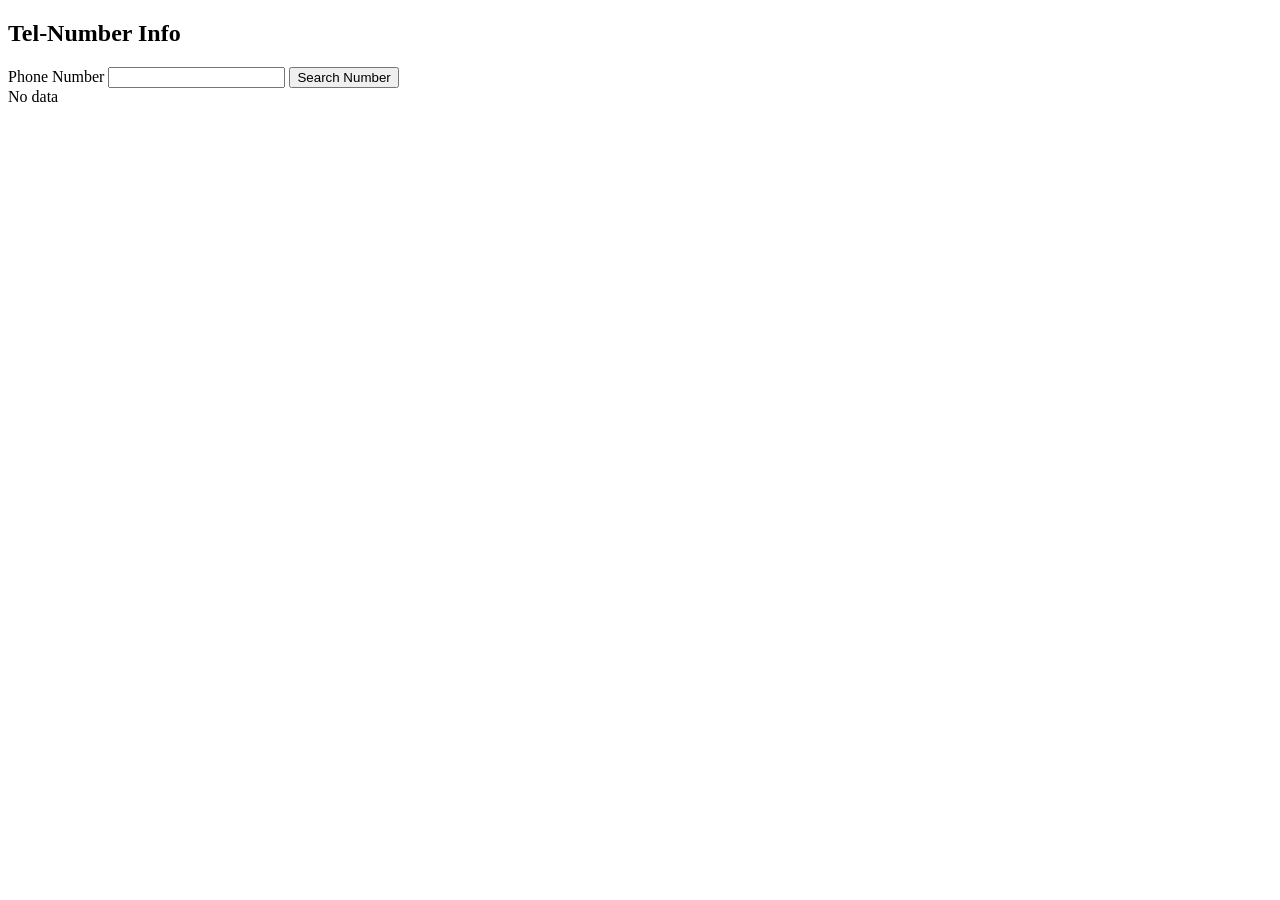
==== index.html @ 37fe1567 "Update fetch URL to use '/api/validate'" ====
<!DOCTYPE html>
<html lang="en">
<head>
    <meta charset="UTF-8">
    <meta name="viewport" content="width=device-width, initial-scale=1.0">
    <link rel="stylesheet" href="./assets/css/style.css">
    <title>Document</title>
</head>
<body>
    <form>
        <h2>Tel-Number Info</h2>
        <label for="number">Phone Number</label>
        <input type="tel" name="number" id="number" required>
        <button type="submit" id="submit">Search Number</button>
    </form>

    <div id="response">No data </div>
</body>

<script>
    const form = document.querySelector('form');
    const responsecontainer = document.getElementById("response");
    const submitBtn = document.getElementById('submit');
    form.addEventListener("submit", async (e) => {
        e.preventDefault();
        const phonenumber = document.getElementById('number').value;
        submitBtn.disabled = true;
        submitBtn.textContent = "Verifying...";
        try {
            const response = await fetch("/api/validate", {
                method: "POST",
                headers: {
                    "Content-Type": "application/json"
                },
                body: JSON.stringify({number: phonenumber})
            })

            const data = await response.json();

            responsecontainer.textContent = data.message ?? "Error fetching data";
        }catch(err){
            responsecontainer.textContent = "network error"
            console.log(err)
        }finally{
            submitBtn.disabled = false;
            submitBtn.textContent = "Search number";
        }
    })
</script>
</html>
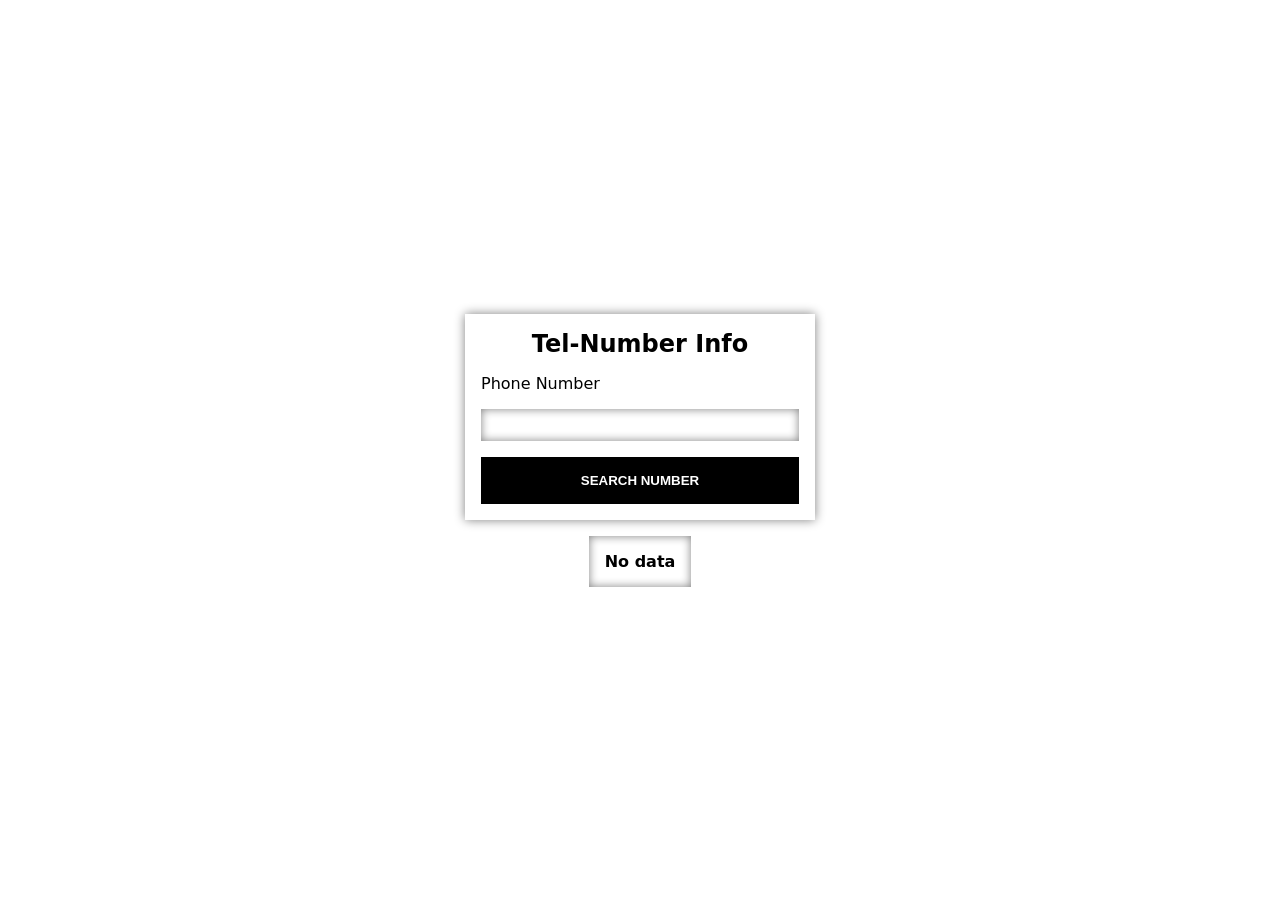
==== commit f6cad499: "updated structure" ====
--- a/index.html
+++ b/index.html
@@ -27,7 +27,7 @@
         submitBtn.disabled = true;
         submitBtn.textContent = "Verifying...";
         try {
-            const response = await fetch("/api/validate", {
+            const response = await fetch("/validate", {
                 method: "POST",
                 headers: {
                     "Content-Type": "application/json"
@@ -47,4 +47,4 @@
         }
     })
 </script>
-</html>
+</html>
--- a/assets/css/style.css
+++ b/assets/css/style.css
@@ -0,0 +1,56 @@
+* {
+    padding: 0;
+    margin: 0;
+    box-sizing: border-box;
+    outline: none;
+    border: none;
+}
+
+body {
+    display: flex;
+    align-items: center;
+    justify-content: center;
+    flex-direction: column;
+    min-height: 100vh;
+    font-family: system-ui, sans-serif;
+    gap: 1rem;
+}
+
+form {
+    display: flex;
+    flex-direction: column;
+    gap: 1rem;
+    box-shadow: 0 0 10px gray;
+    padding: 1rem;
+    width: 350px;
+    max-width: 90vw;
+}
+form h2 {
+    text-align: center;
+}
+
+form input[type = tel]{
+    padding: 1rem;
+    height: 1rem;
+    box-shadow: inset 0 0 10px gray;
+}
+
+form button[type = submit]{
+    background: #000;
+    padding: 1rem;
+    color: #FFF;
+    font-weight: 600;
+    text-transform: uppercase;
+    cursor: pointer;
+}
+
+form button[type = submit]:disabled{
+    background: gray;
+    cursor: not-allowed;
+}
+
+#response {
+    box-shadow: inset 0 0 10px gray;
+    padding: 1rem;
+    font-weight: 600;
+}
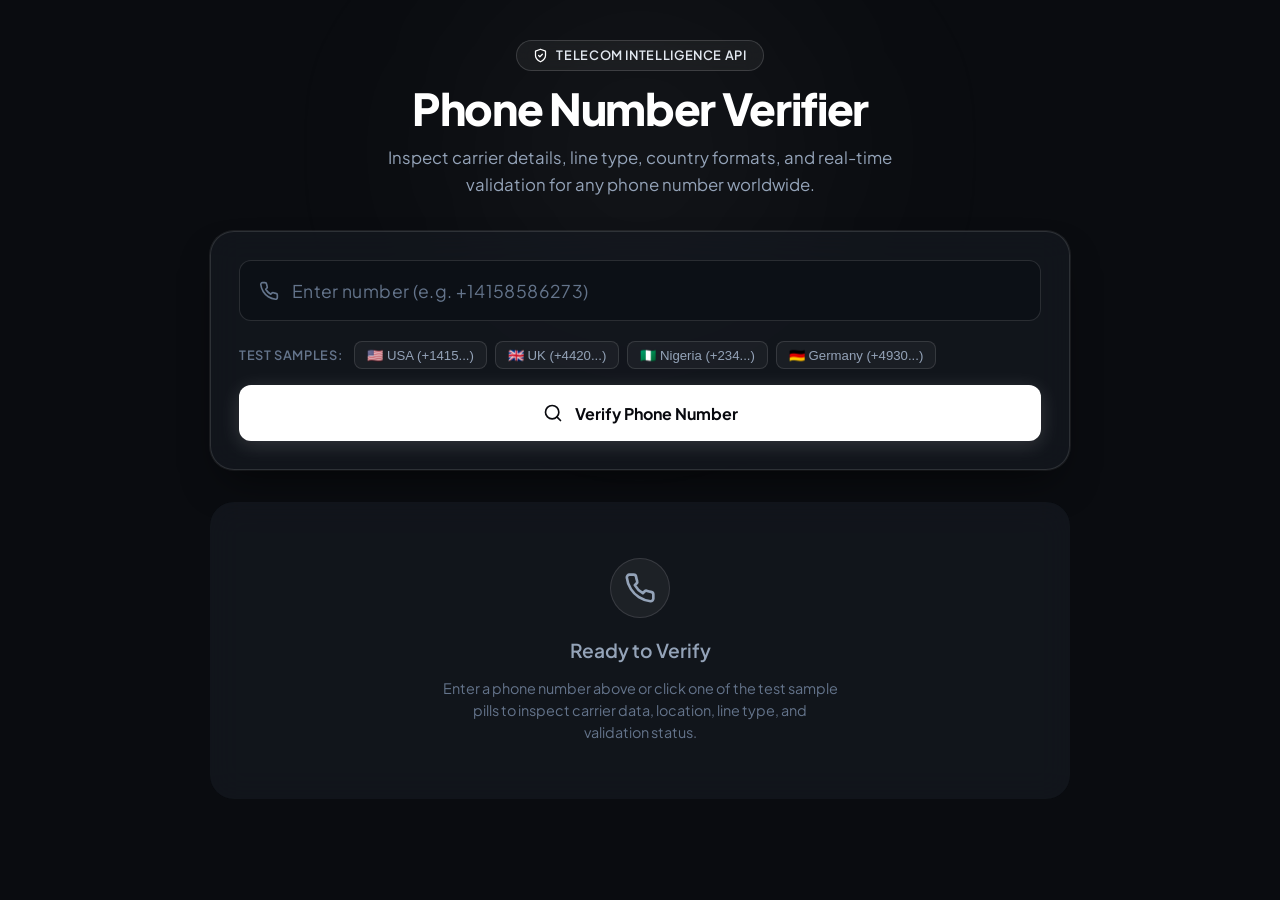
==== commit 91a6e50f: "updated designs" ====
--- a/index.html
+++ b/index.html
@@ -3,48 +3,446 @@
 <head>
     <meta charset="UTF-8">
     <meta name="viewport" content="width=device-width, initial-scale=1.0">
+    <meta name="description" content="Instantly verify phone numbers, check carrier details, line type, country location, and validation status worldwide.">
+    <title>Tel-Number Info | Global Phone Number Verification</title>
+
+    <!-- Google Fonts & Stylesheet -->
+    <link rel="preconnect" href="https://fonts.googleapis.com">
+    <link rel="preconnect" href="https://fonts.gstatic.com" crossorigin>
+    <link href="https://fonts.googleapis.com/css2?family=Plus+Jakarta+Sans:wght@300;400;500;600;700;800&display=swap" rel="stylesheet">
     <link rel="stylesheet" href="./assets/css/style.css">
-    <title>Document</title>
 </head>
 <body>
-    <form>
-        <h2>Tel-Number Info</h2>
-        <label for="number">Phone Number</label>
-        <input type="tel" name="number" id="number" required>
-        <button type="submit" id="submit">Search Number</button>
-    </form>
-
-    <div id="response">No data </div>
+
+    <div class="app-container">
+        <!-- App Header -->
+        <header class="app-header">
+            <div class="brand-badge">
+                <svg xmlns="http://www.w3.org/2000/svg" viewBox="0 0 24 24" fill="none" stroke="currentColor" stroke-width="2" stroke-linecap="round" stroke-linejoin="round">
+                    <path d="M12 22s8-4 8-10V5l-8-3-8 3v7c0 6 8 10 8 10z"/>
+                    <path d="m9 12 2 2 4-4"/>
+                </svg>
+                <span>Telecom Intelligence API</span>
+            </div>
+            <h1 class="app-title">Phone Number Verifier</h1>
+            <p class="app-subtitle">Inspect carrier details, line type, country formats, and real-time validation for any phone number worldwide.</p>
+        </header>
+
+        <!-- Search Input Card -->
+        <section class="search-card">
+            <form id="verifyForm" class="search-form">
+                <div class="input-wrapper">
+                    <svg class="input-icon" xmlns="http://www.w3.org/2000/svg" viewBox="0 0 24 24" fill="none" stroke="currentColor" stroke-width="2" stroke-linecap="round" stroke-linejoin="round">
+                        <path d="M22 16.92v3a2 2 0 0 1-2.18 2 19.79 19.79 0 0 1-8.63-3.07 19.5 19.5 0 0 1-6-6 19.79 19.79 0 0 1-3.07-8.67A2 2 0 0 1 4.11 2h3a2 2 0 0 1 2 1.72 12.84 12.84 0 0 0 .7 2.81 2 2 0 0 1-.45 2.11L8.09 9.91a16 16 0 0 0 6 6l1.27-1.27a2 2 0 0 1 2.11-.45 12.84 12.84 0 0 0 2.81.7A2 2 0 0 1 22 16.92z"/>
+                    </svg>
+                    <input 
+                        type="tel" 
+                        name="number" 
+                        id="number" 
+                        class="phone-input" 
+                        placeholder="Enter number (e.g. +14158586273)" 
+                        required 
+                        autocomplete="off"
+                    >
+                </div>
+
+                <div class="presets-container">
+                    <span class="presets-label">Test Samples:</span>
+                    <button type="button" class="preset-pill" data-number="14158586273">
+                        🇺🇸 USA (+1415...)
+                    </button>
+                    <button type="button" class="preset-pill" data-number="442079460912">
+                        🇬🇧 UK (+4420...)
+                    </button>
+                    <button type="button" class="preset-pill" data-number="2348031234567">
+                        🇳🇬 Nigeria (+234...)
+                    </button>
+                    <button type="button" class="preset-pill" data-number="4930123456">
+                        🇩🇪 Germany (+4930...)
+                    </button>
+                </div>
+
+                <button type="submit" id="submit" class="btn-submit">
+                    <span class="spinner" id="spinner"></span>
+                    <svg id="btnIcon" xmlns="http://www.w3.org/2000/svg" width="20" height="20" viewBox="0 0 24 24" fill="none" stroke="currentColor" stroke-width="2" stroke-linecap="round" stroke-linejoin="round">
+                        <circle cx="11" cy="11" r="8"></circle>
+                        <line x1="21" y1="21" x2="16.65" y2="16.65"></line>
+                    </svg>
+                    <span id="btnText">Verify Phone Number</span>
+                </button>
+            </form>
+
+            <!-- Search History Chips -->
+            <div id="historySection" class="history-section" style="display: none;">
+                <div class="history-header">
+                    <span class="history-title">Recent Searches</span>
+                    <button type="button" id="clearHistoryBtn" class="btn-clear-history">Clear History</button>
+                </div>
+                <div id="historyChips" class="history-chips"></div>
+            </div>
+        </section>
+
+        <!-- Response Container -->
+        <main id="response" class="response-container">
+            <!-- Empty State Initial View -->
+            <div class="empty-state">
+                <div class="empty-icon-wrapper">
+                    <svg xmlns="http://www.w3.org/2000/svg" width="32" height="32" viewBox="0 0 24 24" fill="none" stroke="currentColor" stroke-width="2" stroke-linecap="round" stroke-linejoin="round">
+                        <path d="M22 16.92v3a2 2 0 0 1-2.18 2 19.79 19.79 0 0 1-8.63-3.07 19.5 19.5 0 0 1-6-6 19.79 19.79 0 0 1-3.07-8.67A2 2 0 0 1 4.11 2h3a2 2 0 0 1 2 1.72 12.84 12.84 0 0 0 .7 2.81 2 2 0 0 1-.45 2.11L8.09 9.91a16 16 0 0 0 6 6l1.27-1.27a2 2 0 0 1 2.11-.45 12.84 12.84 0 0 0 2.81.7A2 2 0 0 1 22 16.92z"/>
+                    </svg>
+                </div>
+                <h3>Ready to Verify</h3>
+                <p>Enter a phone number above or click one of the test sample pills to inspect carrier data, location, line type, and validation status.</p>
+            </div>
+        </main>
+    </div>
+
+    <!-- Toast Notification Container -->
+    <div id="toast" class="toast">
+        <svg xmlns="http://www.w3.org/2000/svg" width="18" height="18" viewBox="0 0 24 24" fill="none" stroke="#10b981" stroke-width="2" stroke-linecap="round" stroke-linejoin="round">
+            <polyline points="20 6 9 17 4 12"></polyline>
+        </svg>
+        <span id="toastMsg">Copied to clipboard!</span>
+    </div>
+
+    <!-- Application Script -->
+    <script>
+        document.addEventListener('DOMContentLoaded', () => {
+            const form = document.getElementById('verifyForm');
+            const phoneInput = document.getElementById('number');
+            const responseContainer = document.getElementById('response');
+            const submitBtn = document.getElementById('submit');
+            const btnText = document.getElementById('btnText');
+            const btnIcon = document.getElementById('btnIcon');
+            const spinner = document.getElementById('spinner');
+            const presetPills = document.querySelectorAll('.preset-pill');
+            const historySection = document.getElementById('historySection');
+            const historyChips = document.getElementById('historyChips');
+            const clearHistoryBtn = document.getElementById('clearHistoryBtn');
+            const toast = document.getElementById('toast');
+            const toastMsg = document.getElementById('toastMsg');
+
+            // Load initial history
+            renderHistory();
+
+            // Handle Preset Pill Clicks
+            presetPills.forEach(pill => {
+                pill.addEventListener('click', () => {
+                    const num = pill.getAttribute('data-number');
+                    phoneInput.value = num;
+                    phoneInput.focus();
+                    triggerVerification(num);
+                });
+            });
+
+            // Form Submit Event
+            form.addEventListener('submit', async (e) => {
+                e.preventDefault();
+                const rawNumber = phoneInput.value.trim();
+                if (!rawNumber) return;
+                triggerVerification(rawNumber);
+            });
+
+            // Trigger Verification Request
+            async function triggerVerification(phonenumber) {
+                setLoadingState(true);
+                renderSkeleton();
+
+                try {
+                    const response = await fetch('/validate', {
+                        method: 'POST',
+                        headers: {
+                            'Content-Type': 'application/json'
+                        },
+                        body: JSON.stringify({ number: phonenumber })
+                    });
+
+                    if (!response.ok) {
+                        throw new Error(`Server returned status ${response.status}`);
+                    }
+
+                    const resData = await response.json();
+                    
+                    if (!resData.data) {
+                        throw new Error(resData.message || 'No verification data returned');
+                    }
+
+                    // Save to local history
+                    saveToHistory(phonenumber);
+                    renderHistory();
+
+                    // Render Results Dashboard
+                    renderResults(resData.data, resData);
+
+                } catch (err) {
+                    console.error('Verification error:', err);
+                    renderError(err.message || 'Failed to fetch verification details. Please try again.');
+                } finally {
+                    setLoadingState(false);
+                }
+            }
+
+            // Set Loading UI state
+            function setLoadingState(isLoading) {
+                submitBtn.disabled = isLoading;
+                if (isLoading) {
+                    spinner.style.display = 'inline-block';
+                    btnIcon.style.display = 'none';
+                    btnText.textContent = 'Verifying...';
+                } else {
+                    spinner.style.display = 'none';
+                    btnIcon.style.display = 'inline-block';
+                    btnText.textContent = 'Verify Phone Number';
+                }
+            }
+
+            // Render Skeleton Loader
+            function renderSkeleton() {
+                responseContainer.innerHTML = `
+                    <div class="loading-skeleton">
+                        <div class="skeleton-bar" style="width: 40%; height: 28px;"></div>
+                        <div class="skeleton-bar" style="width: 70%; height: 40px;"></div>
+                        <div class="specs-grid" style="margin-top: 1rem;">
+                            <div class="skeleton-bar" style="height: 120px;"></div>
+                            <div class="skeleton-bar" style="height: 120px;"></div>
+                            <div class="skeleton-bar" style="height: 120px;"></div>
+                        </div>
+                    </div>
+                `;
+            }
+
+            // Render Results View
+            function renderResults(data, fullResponse) {
+                const {
+                    carrier,
+                    country_code,
+                    country_name,
+                    country_prefix,
+                    international_format,
+                    line_type,
+                    local_format,
+                    location,
+                    number,
+                    valid
+                } = data;
+
+                const isValidBool = valid === true || valid === "true";
+                const statusBadge = isValidBool 
+                    ? `<div class="status-pill valid"><span class="status-dot"></span>Valid Number</div>`
+                    : `<div class="status-pill invalid"><span class="status-dot"></span>Invalid Number</div>`;
+
+                const formattedDisplayNum = international_format || number || local_format || 'N/A';
+                const carrierText = carrier || 'Unknown / Unassigned';
+                const lineTypeText = line_type ? line_type.toUpperCase() : 'UNKNOWN';
+                const countryText = country_name ? `${country_name} (${country_code || ''})` : 'Unknown Country';
+                const locationText = location || 'Not Specified';
+
+                responseContainer.innerHTML = `
+                    <div class="results-wrapper">
+                        <!-- Hero Card -->
+                        <div class="result-hero-card">
+                            <div class="hero-phone-group">
+                                ${statusBadge}
+                                <div class="hero-number">${escapeHtml(formattedDisplayNum)}</div>
+                                <div class="hero-location-subtitle">
+                                    <svg xmlns="http://www.w3.org/2000/svg" width="16" height="16" viewBox="0 0 24 24" fill="none" stroke="currentColor" stroke-width="2" stroke-linecap="round" stroke-linejoin="round"><path d="M20 10c0 6-8 12-8 12s-8-6-8-12a8 8 0 0 1 16 0z"/><circle cx="12" cy="10" r="3"/></svg>
+                                    <span>${escapeHtml(countryText)}</span>
+                                </div>
+                            </div>
+                            <div class="hero-actions">
+                                <button type="button" class="btn-action" id="copyNumBtn">
+                                    <svg xmlns="http://www.w3.org/2000/svg" viewBox="0 0 24 24" fill="none" stroke="currentColor" stroke-width="2" stroke-linecap="round" stroke-linejoin="round"><rect x="9" y="9" width="13" height="13" rx="2" ry="2"/><path d="M5 15H4a2 2 0 0 1-2-2V4a2 2 0 0 1 2-2h9a2 2 0 0 1 2 2v1"/></svg>
+                                    <span>Copy Number</span>
+                                </button>
+                            </div>
+                        </div>
+
+                        <!-- Specifications Grid -->
+                        <div class="specs-grid">
+                            <!-- Card 1: Network & Carrier -->
+                            <div class="spec-card">
+                                <div class="card-header">
+                                    <div class="card-icon">
+                                        <svg xmlns="http://www.w3.org/2000/svg" viewBox="0 0 24 24" fill="none" stroke="currentColor" stroke-width="2" stroke-linecap="round" stroke-linejoin="round"><rect x="2" y="2" width="20" height="8" rx="2" ry="2"/><rect x="2" y="14" width="20" height="8" rx="2" ry="2"/><line x1="6" y1="6" x2="6.01" y2="6"/><line x1="6" y1="18" x2="6.01" y2="18"/></svg>
+                                    </div>
+                                    <div class="card-title">Network Carrier</div>
+                                </div>
+                                <div class="data-list">
+                                    <div class="data-row">
+                                        <span class="data-label">Carrier Name</span>
+                                        <span class="data-value">${escapeHtml(carrierText)}</span>
+                                    </div>
+                                    <div class="data-row">
+                                        <span class="data-label">Line Type</span>
+                                        <span class="badge-tag">${escapeHtml(lineTypeText)}</span>
+                                    </div>
+                                </div>
+                            </div>
+
+                            <!-- Card 2: Geography & Region -->
+                            <div class="spec-card">
+                                <div class="card-header">
+                                    <div class="card-icon">
+                                        <svg xmlns="http://www.w3.org/2000/svg" viewBox="0 0 24 24" fill="none" stroke="currentColor" stroke-width="2" stroke-linecap="round" stroke-linejoin="round"><circle cx="12" cy="12" r="10"/><line x1="2" y1="12" x2="22" y2="12"/><path d="M12 2a15.3 15.3 0 0 1 4 10 15.3 15.3 0 0 1-4 10 15.3 15.3 0 0 1-4-10 15.3 15.3 0 0 1 4-10z"/></svg>
+                                    </div>
+                                    <div class="card-title">Geography</div>
+                                </div>
+                                <div class="data-list">
+                                    <div class="data-row">
+                                        <span class="data-label">Country</span>
+                                        <span class="data-value">${escapeHtml(country_name || 'N/A')}</span>
+                                    </div>
+                                    <div class="data-row">
+                                        <span class="data-label">Country Code / Prefix</span>
+                                        <span class="data-value">${escapeHtml(country_code || 'N/A')} (${escapeHtml(country_prefix || 'N/A')})</span>
+                                    </div>
+                                    <div class="data-row">
+                                        <span class="data-label">Location / City</span>
+                                        <span class="data-value">${escapeHtml(locationText)}</span>
+                                    </div>
+                                </div>
+                            </div>
+
+                            <!-- Card 3: Formats & Standard -->
+                            <div class="spec-card">
+                                <div class="card-header">
+                                    <div class="card-icon">
+                                        <svg xmlns="http://www.w3.org/2000/svg" viewBox="0 0 24 24" fill="none" stroke="currentColor" stroke-width="2" stroke-linecap="round" stroke-linejoin="round"><line x1="4" y1="9" x2="20" y2="9"/><line x1="4" y1="15" x2="20" y2="15"/><line x1="10" y1="3" x2="8" y2="21"/><line x1="16" y1="3" x2="14" y2="21"/></svg>
+                                    </div>
+                                    <div class="card-title">Formatting</div>
+                                </div>
+                                <div class="data-list">
+                                    <div class="data-row">
+                                        <span class="data-label">International Format</span>
+                                        <span class="data-value">${escapeHtml(international_format || 'N/A')}</span>
+                                    </div>
+                                    <div class="data-row">
+                                        <span class="data-label">Local Format</span>
+                                        <span class="data-value">${escapeHtml(local_format || 'N/A')}</span>
+                                    </div>
+                                    <div class="data-row">
+                                        <span class="data-label">Raw Query</span>
+                                        <span class="data-value">${escapeHtml(number || 'N/A')}</span>
+                                    </div>
+                                </div>
+                            </div>
+                        </div>
+
+                        <!-- Raw JSON Expandable Card -->
+                        <div class="raw-json-card" id="jsonCard">
+                            <div class="raw-json-header" id="jsonHeader">
+                                <span>View Raw JSON Payload</span>
+                                <svg class="arrow-icon" xmlns="http://www.w3.org/2000/svg" viewBox="0 0 24 24" fill="none" stroke="currentColor" stroke-width="2" stroke-linecap="round" stroke-linejoin="round"><polyline points="6 9 12 15 18 9"/></svg>
+                            </div>
+                            <pre class="raw-json-content"><code>${escapeHtml(JSON.stringify(fullResponse, null, 2))}</code></pre>
+                        </div>
+                    </div>
+                `;
+
+                // Add Copy Event Handler
+                document.getElementById('copyNumBtn')?.addEventListener('click', () => {
+                    copyToClipboard(formattedDisplayNum, 'Phone number copied!');
+                });
+
+                // Toggle JSON Card
+                document.getElementById('jsonHeader')?.addEventListener('click', () => {
+                    document.getElementById('jsonCard')?.classList.toggle('open');
+                });
+            }
+
+            // Render Error Card
+            function renderError(message) {
+                responseContainer.innerHTML = `
+                    <div class="error-card">
+                        <svg class="error-icon" xmlns="http://www.w3.org/2000/svg" viewBox="0 0 24 24" fill="none" stroke="currentColor" stroke-width="2" stroke-linecap="round" stroke-linejoin="round">
+                            <circle cx="12" cy="12" r="10"></circle>
+                            <line x1="12" y1="8" x2="12" y2="12"></line>
+                            <line x1="12" y1="16" x2="12.01" y2="16"></line>
+                        </svg>
+                        <div>
+                            <strong style="display: block; font-size: 1rem; margin-bottom: 0.25rem;">Verification Failed</strong>
+                            <span>${escapeHtml(message)}</span>
+                        </div>
+                    </div>
+                `;
+            }
+
+            // Helper: Copy to Clipboard
+            function copyToClipboard(text, message = 'Copied to clipboard!') {
+                navigator.clipboard.writeText(text).then(() => {
+                    showToast(message);
+                }).catch(err => {
+                    console.error('Failed to copy text: ', err);
+                });
+            }
+
+            // Helper: Show Toast
+            function showToast(msg) {
+                toastMsg.textContent = msg;
+                toast.classList.add('show');
+                setTimeout(() => {
+                    toast.classList.remove('show');
+                }, 2600);
+            }
+
+            // Helper: Escape HTML
+            function escapeHtml(str) {
+                if (str === null || str === undefined) return '';
+                return String(str)
+                    .replace(/&/g, "&amp;")
+                    .replace(/</g, "&lt;")
+                    .replace(/>/g, "&gt;")
+                    .replace(/"/g, "&quot;")
+                    .replace(/'/g, "&#039;");
+            }
+
+            // History Storage Functions
+            function getHistory() {
+                try {
+                    return JSON.parse(localStorage.getItem('num_verify_history')) || [];
+                } catch {
+                    return [];
+                }
+            }
+
+            function saveToHistory(num) {
+                let history = getHistory();
+                history = history.filter(item => item !== num);
+                history.unshift(num);
+                if (history.length > 6) history.pop();
+                localStorage.setItem('num_verify_history', JSON.stringify(history));
+            }
+
+            function renderHistory() {
+                const history = getHistory();
+                if (history.length === 0) {
+                    historySection.style.display = 'none';
+                    return;
+                }
+
+                historySection.style.display = 'flex';
+                historyChips.innerHTML = history.map(item => `
+                    <button type="button" class="history-chip" data-num="${escapeHtml(item)}">
+                        <svg xmlns="http://www.w3.org/2000/svg" width="12" height="12" viewBox="0 0 24 24" fill="none" stroke="currentColor" stroke-width="2" stroke-linecap="round" stroke-linejoin="round"><circle cx="12" cy="12" r="10"/><polyline points="12 6 12 12 16 14"/></svg>
+                        <span>${escapeHtml(item)}</span>
+                    </button>
+                `).join('');
+
+                // Attach click handlers
+                historyChips.querySelectorAll('.history-chip').forEach(chip => {
+                    chip.addEventListener('click', () => {
+                        const num = chip.getAttribute('data-num');
+                        phoneInput.value = num;
+                        triggerVerification(num);
+                    });
+                });
+            }
+
+            clearHistoryBtn?.addEventListener('click', () => {
+                localStorage.removeItem('num_verify_history');
+                renderHistory();
+            });
+        });
+    </script>
 </body>
-
-<script>
-    const form = document.querySelector('form');
-    const responsecontainer = document.getElementById("response");
-    const submitBtn = document.getElementById('submit');
-    form.addEventListener("submit", async (e) => {
-        e.preventDefault();
-        const phonenumber = document.getElementById('number').value;
-        submitBtn.disabled = true;
-        submitBtn.textContent = "Verifying...";
-        try {
-            const response = await fetch("/validate", {
-                method: "POST",
-                headers: {
-                    "Content-Type": "application/json"
-                },
-                body: JSON.stringify({number: phonenumber})
-            })
-
-            const data = await response.json();
-
-            responsecontainer.textContent = data.message ?? "Error fetching data";
-        }catch(err){
-            responsecontainer.textContent = "network error"
-            console.log(err)
-        }finally{
-            submitBtn.disabled = false;
-            submitBtn.textContent = "Search number";
-        }
-    })
-</script>
-</html>+</html>
--- a/assets/css/style.css
+++ b/assets/css/style.css
@@ -1,56 +1,803 @@
-* {
-    padding: 0;
-    margin: 0;
-    box-sizing: border-box;
-    outline: none;
-    border: none;
+/* ==========================================================================
+   Tel-Number Info - Crisp Monochrome & White Design System
+   ========================================================================== */
+
+@import url('https://fonts.googleapis.com/css2?family=Plus+Jakarta+Sans:wght@300;400;500;600;700;800&display=swap');
+
+:root {
+  --font-family: 'Plus Jakarta Sans', -apple-system, BlinkMacSystemFont, 'Segoe UI', Roboto, sans-serif;
+  
+  /* Neutral Monochrome Palette */
+  --bg-dark: #0a0c10;
+  --bg-darker: #050608;
+  --bg-card: rgba(22, 27, 34, 0.65);
+  --bg-card-hover: rgba(33, 38, 45, 0.75);
+  --bg-input: rgba(13, 17, 23, 0.9);
+  
+  /* Clean White & Silver Accents */
+  --accent-white: #ffffff;
+  --accent-silver: #e2e8f0;
+  --accent-gradient: linear-gradient(135deg, #ffffff 0%, #cbd5e1 100%);
+  --accent-glow: rgba(255, 255, 255, 0.12);
+  
+  /* Status Colors */
+  --success-color: #10b981;
+  --success-bg: rgba(16, 185, 129, 0.12);
+  --success-border: rgba(16, 185, 129, 0.3);
+  --success-glow: rgba(16, 185, 129, 0.2);
+  
+  --danger-color: #f43f5e;
+  --danger-bg: rgba(244, 63, 94, 0.12);
+  --danger-border: rgba(244, 63, 94, 0.3);
+  
+  /* Glass Borders */
+  --border-glass: rgba(255, 255, 255, 0.12);
+  --border-glass-bright: rgba(255, 255, 255, 0.25);
+  
+  /* Text System */
+  --text-primary: #f8fafc;
+  --text-secondary: #94a3b8;
+  --text-muted: #64748b;
+  
+  --radius-sm: 8px;
+  --radius-md: 12px;
+  --radius-lg: 18px;
+  --radius-xl: 24px;
+  
+  --transition-fast: 0.2s ease;
+  --transition-normal: 0.3s cubic-bezier(0.4, 0, 0.2, 1);
+  --shadow-glass: 0 20px 40px -15px rgba(0, 0, 0, 0.6), 0 0 0 1px rgba(255, 255, 255, 0.08);
+}
+
+/* Reset & Base Setup */
+*, *::before, *::after {
+  margin: 0;
+  padding: 0;
+  box-sizing: border-box;
+}
+
+html {
+  font-size: 16px;
+  scroll-behavior: smooth;
 }
 
 body {
-    display: flex;
-    align-items: center;
+  font-family: var(--font-family);
+  background-color: var(--bg-dark);
+  color: var(--text-primary);
+  min-height: 100vh;
+  display: flex;
+  flex-direction: column;
+  align-items: center;
+  justify-content: flex-start;
+  padding: 2.5rem 1rem 4rem;
+  overflow-x: hidden;
+  position: relative;
+}
+
+/* Ambient Subtle Lighting */
+body::before {
+  content: '';
+  position: absolute;
+  top: -150px;
+  left: 50%;
+  transform: translateX(-50%);
+  width: 600px;
+  height: 600px;
+  background: radial-gradient(circle, rgba(255, 255, 255, 0.05) 0%, rgba(255, 255, 255, 0.02) 40%, transparent 70%);
+  filter: blur(80px);
+  pointer-events: none;
+  z-index: 0;
+}
+
+/* Main Container */
+.app-container {
+  width: 100%;
+  max-width: 860px;
+  margin: 0 auto;
+  position: relative;
+  z-index: 1;
+  display: flex;
+  flex-direction: column;
+  gap: 2rem;
+}
+
+/* Header Section */
+.app-header {
+  text-align: center;
+  display: flex;
+  flex-direction: column;
+  align-items: center;
+  gap: 0.75rem;
+}
+
+.brand-badge {
+  display: inline-flex;
+  align-items: center;
+  gap: 0.5rem;
+  padding: 0.4rem 1rem;
+  background: rgba(255, 255, 255, 0.05);
+  border: 1px solid rgba(255, 255, 255, 0.15);
+  border-radius: 9999px;
+  font-size: 0.8rem;
+  font-weight: 600;
+  color: var(--accent-silver);
+  letter-spacing: 0.05em;
+  text-transform: uppercase;
+  backdrop-filter: blur(8px);
+}
+
+.brand-badge svg {
+  width: 15px;
+  height: 15px;
+  stroke: var(--accent-white);
+}
+
+.app-title {
+  font-size: 2.75rem;
+  font-weight: 800;
+  letter-spacing: -0.03em;
+  line-height: 1.15;
+  color: var(--accent-white);
+}
+
+.app-subtitle {
+  color: var(--text-secondary);
+  font-size: 1.05rem;
+  max-width: 540px;
+  line-height: 1.6;
+}
+
+/* Search Card */
+.search-card {
+  background: var(--bg-card);
+  border: 1px solid var(--border-glass);
+  border-radius: var(--radius-xl);
+  padding: 1.75rem;
+  backdrop-filter: blur(16px);
+  box-shadow: var(--shadow-glass);
+  display: flex;
+  flex-direction: column;
+  gap: 1.25rem;
+  transition: border-color var(--transition-normal);
+}
+
+.search-card:focus-within {
+  border-color: var(--border-glass-bright);
+}
+
+.search-form {
+  display: flex;
+  flex-direction: column;
+  gap: 1rem;
+}
+
+.input-wrapper {
+  position: relative;
+  display: flex;
+  align-items: center;
+  width: 100%;
+}
+
+.input-icon {
+  position: absolute;
+  left: 1.25rem;
+  color: var(--text-muted);
+  width: 20px;
+  height: 20px;
+  pointer-events: none;
+  transition: color var(--transition-fast);
+}
+
+.phone-input {
+  width: 100%;
+  padding: 1.15rem 1.25rem 1.15rem 3.25rem;
+  background: var(--bg-input);
+  border: 1px solid var(--border-glass);
+  border-radius: var(--radius-md);
+  color: var(--text-primary);
+  font-family: var(--font-family);
+  font-size: 1.1rem;
+  font-weight: 500;
+  outline: none;
+  transition: all var(--transition-normal);
+  letter-spacing: 0.02em;
+}
+
+.phone-input::placeholder {
+  color: var(--text-muted);
+  font-weight: 400;
+}
+
+.phone-input:focus {
+  border-color: var(--accent-white);
+  box-shadow: 0 0 0 3px var(--accent-glow);
+  background: rgba(18, 24, 38, 0.95);
+}
+
+.input-wrapper:focus-within .input-icon {
+  color: var(--accent-white);
+}
+
+/* Submit Button - Crisp White High Contrast */
+.btn-submit {
+  width: 100%;
+  padding: 1.1rem 1.75rem;
+  background: var(--accent-white);
+  border: none;
+  border-radius: var(--radius-md);
+  color: #090a0f;
+  font-family: var(--font-family);
+  font-size: 1rem;
+  font-weight: 700;
+  cursor: pointer;
+  display: flex;
+  align-items: center;
+  justify-content: center;
+  gap: 0.75rem;
+  box-shadow: 0 4px 20px rgba(255, 255, 255, 0.15);
+  transition: all var(--transition-normal);
+}
+
+.btn-submit:hover:not(:disabled) {
+  transform: translateY(-2px);
+  background: #f1f5f9;
+  box-shadow: 0 6px 24px rgba(255, 255, 255, 0.25);
+}
+
+.btn-submit:active:not(:disabled) {
+  transform: translateY(0);
+}
+
+.btn-submit:disabled {
+  opacity: 0.5;
+  cursor: not-allowed;
+  transform: none;
+  box-shadow: none;
+}
+
+/* Preset Pills */
+.presets-container {
+  display: flex;
+  align-items: center;
+  gap: 0.5rem;
+  flex-wrap: wrap;
+  padding-top: 0.25rem;
+}
+
+.presets-label {
+  font-size: 0.8rem;
+  font-weight: 600;
+  color: var(--text-muted);
+  text-transform: uppercase;
+  letter-spacing: 0.05em;
+  margin-right: 0.25rem;
+}
+
+.preset-pill {
+  background: rgba(255, 255, 255, 0.04);
+  border: 1px solid var(--border-glass);
+  border-radius: var(--radius-sm);
+  padding: 0.35rem 0.75rem;
+  font-size: 0.825rem;
+  font-weight: 500;
+  color: var(--text-secondary);
+  cursor: pointer;
+  transition: all var(--transition-fast);
+  display: inline-flex;
+  align-items: center;
+  gap: 0.35rem;
+}
+
+.preset-pill:hover {
+  background: rgba(255, 255, 255, 0.1);
+  border-color: rgba(255, 255, 255, 0.3);
+  color: var(--accent-white);
+  transform: translateY(-1px);
+}
+
+/* Spinner Icon */
+.spinner {
+  width: 20px;
+  height: 20px;
+  border: 2px solid rgba(9, 10, 15, 0.2);
+  border-radius: 50%;
+  border-top-color: #090a0f;
+  animation: spin 0.8s linear infinite;
+  display: none;
+}
+
+@keyframes spin {
+  to { transform: rotate(360deg); }
+}
+
+/* Response Section */
+.response-container {
+  width: 100%;
+  display: flex;
+  flex-direction: column;
+  gap: 1.5rem;
+  min-height: 220px;
+}
+
+/* Empty State */
+.empty-state {
+  background: var(--bg-card);
+  border: 1px border-dashed var(--border-glass);
+  border-radius: var(--radius-xl);
+  padding: 3.5rem 2rem;
+  text-align: center;
+  display: flex;
+  flex-direction: column;
+  align-items: center;
+  justify-content: center;
+  gap: 1rem;
+  color: var(--text-muted);
+  backdrop-filter: blur(16px);
+}
+
+.empty-icon-wrapper {
+  width: 60px;
+  height: 60px;
+  border-radius: 50%;
+  background: rgba(255, 255, 255, 0.05);
+  border: 1px solid var(--border-glass);
+  display: flex;
+  align-items: center;
+  justify-content: center;
+  color: var(--text-secondary);
+  margin-bottom: 0.25rem;
+}
+
+.empty-state h3 {
+  font-size: 1.2rem;
+  font-weight: 600;
+  color: var(--text-secondary);
+}
+
+.empty-state p {
+  font-size: 0.9rem;
+  max-width: 400px;
+  line-height: 1.5;
+}
+
+/* Loading Skeleton */
+.loading-skeleton {
+  background: var(--bg-card);
+  border: 1px solid var(--border-glass);
+  border-radius: var(--radius-xl);
+  padding: 2rem;
+  display: flex;
+  flex-direction: column;
+  gap: 1.5rem;
+  backdrop-filter: blur(16px);
+}
+
+.skeleton-bar {
+  height: 20px;
+  background: linear-gradient(90deg, rgba(255,255,255,0.02) 25%, rgba(255,255,255,0.07) 50%, rgba(255,255,255,0.02) 75%);
+  background-size: 200% 100%;
+  animation: shimmer 1.5s infinite;
+  border-radius: var(--radius-sm);
+}
+
+@keyframes shimmer {
+  0% { background-position: 200% 0; }
+  100% { background-position: -200% 0; }
+}
+
+/* Results Display Cards */
+.results-wrapper {
+  display: flex;
+  flex-direction: column;
+  gap: 1.5rem;
+  animation: fadeIn 0.4s ease-out;
+}
+
+@keyframes fadeIn {
+  from { opacity: 0; transform: translateY(10px); }
+  to { opacity: 1; transform: translateY(0); }
+}
+
+/* Hero Result Header Card */
+.result-hero-card {
+  background: var(--bg-card);
+  border: 1px solid var(--border-glass-bright);
+  border-radius: var(--radius-xl);
+  padding: 1.75rem 2rem;
+  backdrop-filter: blur(16px);
+  box-shadow: var(--shadow-glass);
+  display: flex;
+  flex-direction: row;
+  align-items: center;
+  justify-content: space-between;
+  gap: 1.5rem;
+  flex-wrap: wrap;
+}
+
+.hero-phone-group {
+  display: flex;
+  flex-direction: column;
+  gap: 0.35rem;
+}
+
+.status-pill {
+  display: inline-flex;
+  align-items: center;
+  gap: 0.4rem;
+  padding: 0.35rem 0.85rem;
+  border-radius: 9999px;
+  font-size: 0.8rem;
+  font-weight: 700;
+  letter-spacing: 0.04em;
+  text-transform: uppercase;
+  width: fit-content;
+}
+
+.status-pill.valid {
+  background: var(--success-bg);
+  color: var(--success-color);
+  border: 1px solid var(--success-border);
+  box-shadow: 0 0 15px var(--success-glow);
+}
+
+.status-pill.invalid {
+  background: var(--danger-bg);
+  color: var(--danger-color);
+  border: 1px solid var(--danger-border);
+}
+
+.status-dot {
+  width: 8px;
+  height: 8px;
+  border-radius: 50%;
+  background-color: currentColor;
+}
+
+.status-pill.valid .status-dot {
+  animation: pulse-dot 1.8s infinite;
+}
+
+@keyframes pulse-dot {
+  0% { opacity: 1; transform: scale(1); }
+  50% { opacity: 0.4; transform: scale(1.3); }
+  100% { opacity: 1; transform: scale(1); }
+}
+
+.hero-number {
+  font-size: 2.1rem;
+  font-weight: 800;
+  letter-spacing: -0.02em;
+  color: var(--accent-white);
+  word-break: break-all;
+}
+
+.hero-location-subtitle {
+  display: flex;
+  align-items: center;
+  gap: 0.5rem;
+  font-size: 0.95rem;
+  color: var(--text-secondary);
+}
+
+.hero-actions {
+  display: flex;
+  align-items: center;
+  gap: 0.75rem;
+}
+
+.btn-action {
+  background: rgba(255, 255, 255, 0.06);
+  border: 1px solid var(--border-glass);
+  color: var(--accent-white);
+  border-radius: var(--radius-md);
+  padding: 0.7rem 1.1rem;
+  font-family: var(--font-family);
+  font-size: 0.875rem;
+  font-weight: 600;
+  cursor: pointer;
+  display: flex;
+  align-items: center;
+  gap: 0.5rem;
+  transition: all var(--transition-fast);
+}
+
+.btn-action:hover {
+  background: rgba(255, 255, 255, 0.14);
+  border-color: var(--border-glass-bright);
+  transform: translateY(-1px);
+}
+
+.btn-action svg {
+  width: 16px;
+  height: 16px;
+}
+
+/* Grid Layout for Specifications */
+.specs-grid {
+  display: grid;
+  grid-template-columns: repeat(auto-fit, minmax(250px, 1fr));
+  gap: 1.25rem;
+}
+
+.spec-card {
+  background: var(--bg-card);
+  border: 1px solid var(--border-glass);
+  border-radius: var(--radius-lg);
+  padding: 1.5rem;
+  backdrop-filter: blur(16px);
+  display: flex;
+  flex-direction: column;
+  gap: 1.25rem;
+  transition: transform var(--transition-fast), border-color var(--transition-fast);
+}
+
+.spec-card:hover {
+  border-color: var(--border-glass-bright);
+  transform: translateY(-2px);
+}
+
+.card-header {
+  display: flex;
+  align-items: center;
+  gap: 0.75rem;
+  border-bottom: 1px solid rgba(255, 255, 255, 0.06);
+  padding-bottom: 0.85rem;
+}
+
+.card-icon {
+  width: 36px;
+  height: 36px;
+  border-radius: var(--radius-sm);
+  background: rgba(255, 255, 255, 0.08);
+  color: var(--accent-white);
+  display: flex;
+  align-items: center;
+  justify-content: center;
+}
+
+.card-icon svg {
+  width: 18px;
+  height: 18px;
+}
+
+.card-title {
+  font-size: 0.95rem;
+  font-weight: 700;
+  color: var(--accent-white);
+}
+
+.data-list {
+  display: flex;
+  flex-direction: column;
+  gap: 0.9rem;
+}
+
+.data-row {
+  display: flex;
+  align-items: center;
+  justify-content: space-between;
+  font-size: 0.9rem;
+  gap: 0.5rem;
+}
+
+.data-label {
+  color: var(--text-secondary);
+  font-weight: 500;
+}
+
+.data-value {
+  color: var(--text-primary);
+  font-weight: 600;
+  text-align: right;
+  word-break: break-word;
+}
+
+.badge-tag {
+  background: rgba(255, 255, 255, 0.08);
+  border: 1px solid var(--border-glass);
+  padding: 0.2rem 0.6rem;
+  border-radius: var(--radius-sm);
+  font-size: 0.825rem;
+  font-weight: 600;
+  color: var(--accent-white);
+}
+
+/* Raw JSON Accordion */
+.raw-json-card {
+  background: var(--bg-card);
+  border: 1px solid var(--border-glass);
+  border-radius: var(--radius-lg);
+  overflow: hidden;
+  backdrop-filter: blur(16px);
+}
+
+.raw-json-header {
+  padding: 1.1rem 1.5rem;
+  background: rgba(0, 0, 0, 0.2);
+  display: flex;
+  align-items: center;
+  justify-content: space-between;
+  cursor: pointer;
+  user-select: none;
+  font-size: 0.9rem;
+  font-weight: 600;
+  color: var(--text-secondary);
+  transition: color var(--transition-fast);
+}
+
+.raw-json-header:hover {
+  color: var(--accent-white);
+}
+
+.raw-json-content {
+  display: none;
+  padding: 1.25rem;
+  background: var(--bg-darker);
+  font-family: 'Fira Code', 'Courier New', monospace;
+  font-size: 0.85rem;
+  color: #e2e8f0;
+  overflow-x: auto;
+  line-height: 1.6;
+}
+
+.raw-json-card.open .raw-json-content {
+  display: block;
+}
+
+.raw-json-card.open .arrow-icon {
+  transform: rotate(180deg);
+}
+
+.arrow-icon {
+  transition: transform var(--transition-fast);
+  width: 18px;
+  height: 18px;
+}
+
+/* History Section */
+.history-section {
+  display: flex;
+  flex-direction: column;
+  gap: 0.75rem;
+}
+
+.history-header {
+  display: flex;
+  align-items: center;
+  justify-content: space-between;
+}
+
+.history-title {
+  font-size: 0.8rem;
+  font-weight: 700;
+  color: var(--text-muted);
+  text-transform: uppercase;
+  letter-spacing: 0.05em;
+}
+
+.btn-clear-history {
+  background: none;
+  border: none;
+  color: var(--text-muted);
+  font-size: 0.8rem;
+  font-weight: 600;
+  cursor: pointer;
+  transition: color var(--transition-fast);
+}
+
+.btn-clear-history:hover {
+  color: var(--danger-color);
+}
+
+.history-chips {
+  display: flex;
+  flex-wrap: wrap;
+  gap: 0.5rem;
+}
+
+.history-chip {
+  background: var(--bg-card);
+  border: 1px solid var(--border-glass);
+  border-radius: 9999px;
+  padding: 0.4rem 0.85rem;
+  font-size: 0.85rem;
+  font-weight: 500;
+  color: var(--text-secondary);
+  cursor: pointer;
+  display: inline-flex;
+  align-items: center;
+  gap: 0.4rem;
+  transition: all var(--transition-fast);
+}
+
+.history-chip:hover {
+  border-color: var(--accent-white);
+  color: var(--accent-white);
+  transform: translateY(-1px);
+}
+
+/* Toast Notification */
+.toast {
+  position: fixed;
+  bottom: 2rem;
+  right: 2rem;
+  background: rgba(13, 17, 23, 0.95);
+  border: 1px solid var(--border-glass-bright);
+  box-shadow: 0 10px 30px rgba(0, 0, 0, 0.6);
+  color: var(--accent-white);
+  padding: 0.85rem 1.4rem;
+  border-radius: var(--radius-md);
+  font-size: 0.9rem;
+  font-weight: 600;
+  display: flex;
+  align-items: center;
+  gap: 0.6rem;
+  z-index: 9999;
+  transform: translateY(100px);
+  opacity: 0;
+  transition: all 0.3s cubic-bezier(0.175, 0.885, 0.32, 1.275);
+}
+
+.toast.show {
+  transform: translateY(0);
+  opacity: 1;
+}
+
+/* Error Banner */
+.error-card {
+  background: var(--danger-bg);
+  border: 1px solid var(--danger-border);
+  border-radius: var(--radius-lg);
+  padding: 1.5rem;
+  color: #fca5a5;
+  display: flex;
+  align-items: center;
+  gap: 1rem;
+  animation: fadeIn 0.3s ease-out;
+}
+
+.error-icon {
+  width: 32px;
+  height: 32px;
+  color: var(--danger-color);
+  flex-shrink: 0;
+}
+
+/* Responsive adjustments */
+@media (max-width: 640px) {
+  body {
+    padding: 1.5rem 0.85rem 3rem;
+  }
+
+  .app-title {
+    font-size: 2rem;
+  }
+
+  .search-card {
+    padding: 1.25rem;
+  }
+
+  .result-hero-card {
+    flex-direction: column;
+    align-items: flex-start;
+    padding: 1.25rem;
+  }
+
+  .hero-number {
+    font-size: 1.6rem;
+  }
+
+  .hero-actions {
+    width: 100%;
+  }
+
+  .btn-action {
+    flex: 1;
     justify-content: center;
-    flex-direction: column;
-    min-height: 100vh;
-    font-family: system-ui, sans-serif;
-    gap: 1rem;
-}
-
-form {
-    display: flex;
-    flex-direction: column;
-    gap: 1rem;
-    box-shadow: 0 0 10px gray;
-    padding: 1rem;
-    width: 350px;
-    max-width: 90vw;
-}
-form h2 {
-    text-align: center;
-}
-
-form input[type = tel]{
-    padding: 1rem;
-    height: 1rem;
-    box-shadow: inset 0 0 10px gray;
-}
-
-form button[type = submit]{
-    background: #000;
-    padding: 1rem;
-    color: #FFF;
-    font-weight: 600;
-    text-transform: uppercase;
-    cursor: pointer;
-}
-
-form button[type = submit]:disabled{
-    background: gray;
-    cursor: not-allowed;
-}
-
-#response {
-    box-shadow: inset 0 0 10px gray;
-    padding: 1rem;
-    font-weight: 600;
+  }
+
+  .specs-grid {
+    grid-template-columns: 1fr;
+  }
 }
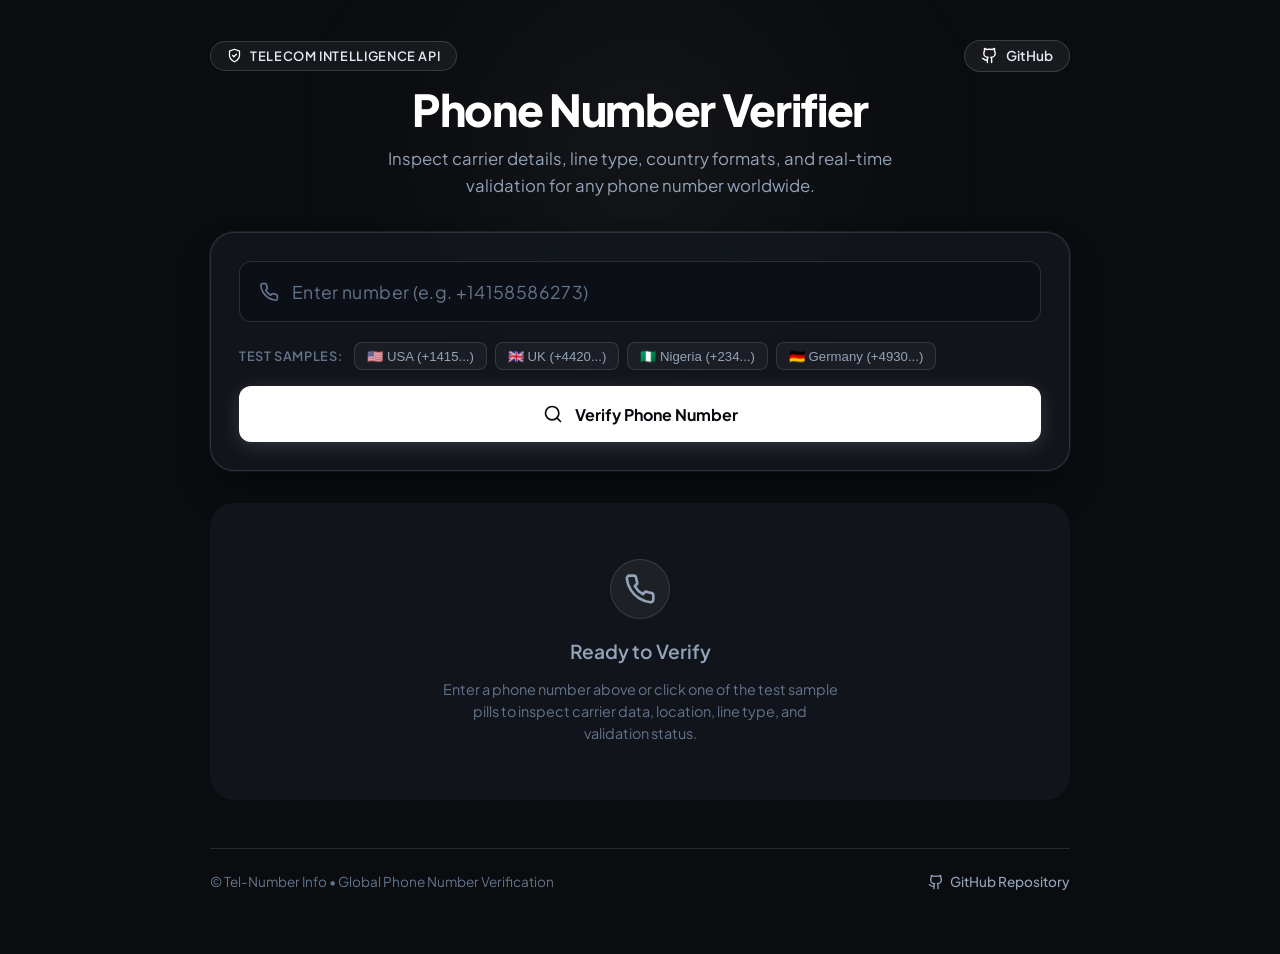
==== commit cd69f04e: "updated index.html" ====
--- a/index.html
+++ b/index.html
@@ -17,12 +17,21 @@
     <div class="app-container">
         <!-- App Header -->
         <header class="app-header">
-            <div class="brand-badge">
-                <svg xmlns="http://www.w3.org/2000/svg" viewBox="0 0 24 24" fill="none" stroke="currentColor" stroke-width="2" stroke-linecap="round" stroke-linejoin="round">
-                    <path d="M12 22s8-4 8-10V5l-8-3-8 3v7c0 6 8 10 8 10z"/>
-                    <path d="m9 12 2 2 4-4"/>
-                </svg>
-                <span>Telecom Intelligence API</span>
+            <div class="header-top">
+                <div class="brand-badge">
+                    <svg xmlns="http://www.w3.org/2000/svg" viewBox="0 0 24 24" fill="none" stroke="currentColor" stroke-width="2" stroke-linecap="round" stroke-linejoin="round">
+                        <path d="M12 22s8-4 8-10V5l-8-3-8 3v7c0 6 8 10 8 10z"/>
+                        <path d="m9 12 2 2 4-4"/>
+                    </svg>
+                    <span>Telecom Intelligence API</span>
+                </div>
+                <a href="https://github.com/James-Adebayo/tel-num-verify.git" target="_blank" rel="noopener noreferrer" class="github-link" aria-label="GitHub Repository">
+                    <svg xmlns="http://www.w3.org/2000/svg" width="18" height="18" viewBox="0 0 24 24" fill="none" stroke="currentColor" stroke-width="2" stroke-linecap="round" stroke-linejoin="round">
+                        <path d="M15 22v-4a4.8 4.8 0 0 0-1-3.5c3 0 6-2 6-5.5.08-1.25-.27-2.48-1-3.5.28-1.15.28-2.35 0-3.5 0 0-1 0-3 1.5-2.64-.5-5.36-.5-8 0C6 2 5 2 5 2c-.3 1.15-.3 2.35 0 3.5A5.403 5.403 0 0 0 4 9c0 3.5 3 5.5 6 5.5-.39.49-.68 1.05-.85 1.65-.17.6-.22 1.23-.15 1.85v4"></path>
+                        <path d="M9 18c-4.51 2-5-2-7-2"></path>
+                    </svg>
+                    <span>GitHub</span>
+                </a>
             </div>
             <h1 class="app-title">Phone Number Verifier</h1>
             <p class="app-subtitle">Inspect carrier details, line type, country formats, and real-time validation for any phone number worldwide.</p>
@@ -95,6 +104,18 @@
                 <p>Enter a phone number above or click one of the test sample pills to inspect carrier data, location, line type, and validation status.</p>
             </div>
         </main>
+
+        <!-- App Footer -->
+        <footer class="app-footer">
+            <p>© Tel-Number Info • Global Phone Number Verification</p>
+            <a href="https://github.com/James-Adebayo/tel-num-verify.git" target="_blank" rel="noopener noreferrer" class="footer-github-link">
+                <svg xmlns="http://www.w3.org/2000/svg" width="16" height="16" viewBox="0 0 24 24" fill="none" stroke="currentColor" stroke-width="2" stroke-linecap="round" stroke-linejoin="round">
+                    <path d="M15 22v-4a4.8 4.8 0 0 0-1-3.5c3 0 6-2 6-5.5.08-1.25-.27-2.48-1-3.5.28-1.15.28-2.35 0-3.5 0 0-1 0-3 1.5-2.64-.5-5.36-.5-8 0C6 2 5 2 5 2c-.3 1.15-.3 2.35 0 3.5A5.403 5.403 0 0 0 4 9c0 3.5 3 5.5 6 5.5-.39.49-.68 1.05-.85 1.65-.17.6-.22 1.23-.15 1.85v4"></path>
+                    <path d="M9 18c-4.51 2-5-2-7-2"></path>
+                </svg>
+                <span>GitHub Repository</span>
+            </a>
+        </footer>
     </div>
 
     <!-- Toast Notification Container -->
--- a/assets/css/style.css
+++ b/assets/css/style.css
@@ -111,6 +111,15 @@
   gap: 0.75rem;
 }
 
+.header-top {
+  display: flex;
+  align-items: center;
+  justify-content: space-between;
+  width: 100%;
+  gap: 1rem;
+  flex-wrap: wrap;
+}
+
 .brand-badge {
   display: inline-flex;
   align-items: center;
@@ -131,6 +140,41 @@
   width: 15px;
   height: 15px;
   stroke: var(--accent-white);
+}
+
+.github-link {
+  display: inline-flex;
+  align-items: center;
+  gap: 0.5rem;
+  padding: 0.4rem 1rem;
+  background: rgba(255, 255, 255, 0.06);
+  border: 1px solid rgba(255, 255, 255, 0.15);
+  border-radius: 9999px;
+  font-size: 0.85rem;
+  font-weight: 600;
+  color: var(--accent-silver);
+  text-decoration: none;
+  backdrop-filter: blur(8px);
+  transition: all var(--transition-fast);
+}
+
+.github-link:hover {
+  background: rgba(255, 255, 255, 0.14);
+  border-color: rgba(255, 255, 255, 0.35);
+  color: var(--accent-white);
+  transform: translateY(-1px);
+  box-shadow: 0 4px 14px rgba(0, 0, 0, 0.3);
+}
+
+.github-link svg {
+  width: 17px;
+  height: 17px;
+  stroke: var(--accent-white);
+  transition: transform var(--transition-fast);
+}
+
+.github-link:hover svg {
+  transform: scale(1.12);
 }
 
 .app-title {
@@ -764,12 +808,50 @@
   flex-shrink: 0;
 }
 
+/* Footer Section */
+.app-footer {
+  margin-top: 1rem;
+  padding-top: 1.5rem;
+  border-top: 1px solid var(--border-glass);
+  display: flex;
+  align-items: center;
+  justify-content: space-between;
+  gap: 1rem;
+  font-size: 0.85rem;
+  color: var(--text-muted);
+  flex-wrap: wrap;
+}
+
+.footer-github-link {
+  display: inline-flex;
+  align-items: center;
+  gap: 0.4rem;
+  color: var(--text-secondary);
+  text-decoration: none;
+  font-weight: 500;
+  transition: color var(--transition-fast);
+}
+
+.footer-github-link:hover {
+  color: var(--accent-white);
+}
+
+.footer-github-link svg {
+  width: 16px;
+  height: 16px;
+  stroke: currentColor;
+}
+
 /* Responsive adjustments */
 @media (max-width: 640px) {
   body {
     padding: 1.5rem 0.85rem 3rem;
   }
 
+  .header-top {
+    justify-content: center;
+  }
+
   .app-title {
     font-size: 2rem;
   }
@@ -800,4 +882,10 @@
   .specs-grid {
     grid-template-columns: 1fr;
   }
+
+  .app-footer {
+    flex-direction: column;
+    text-align: center;
+    justify-content: center;
+  }
 }
